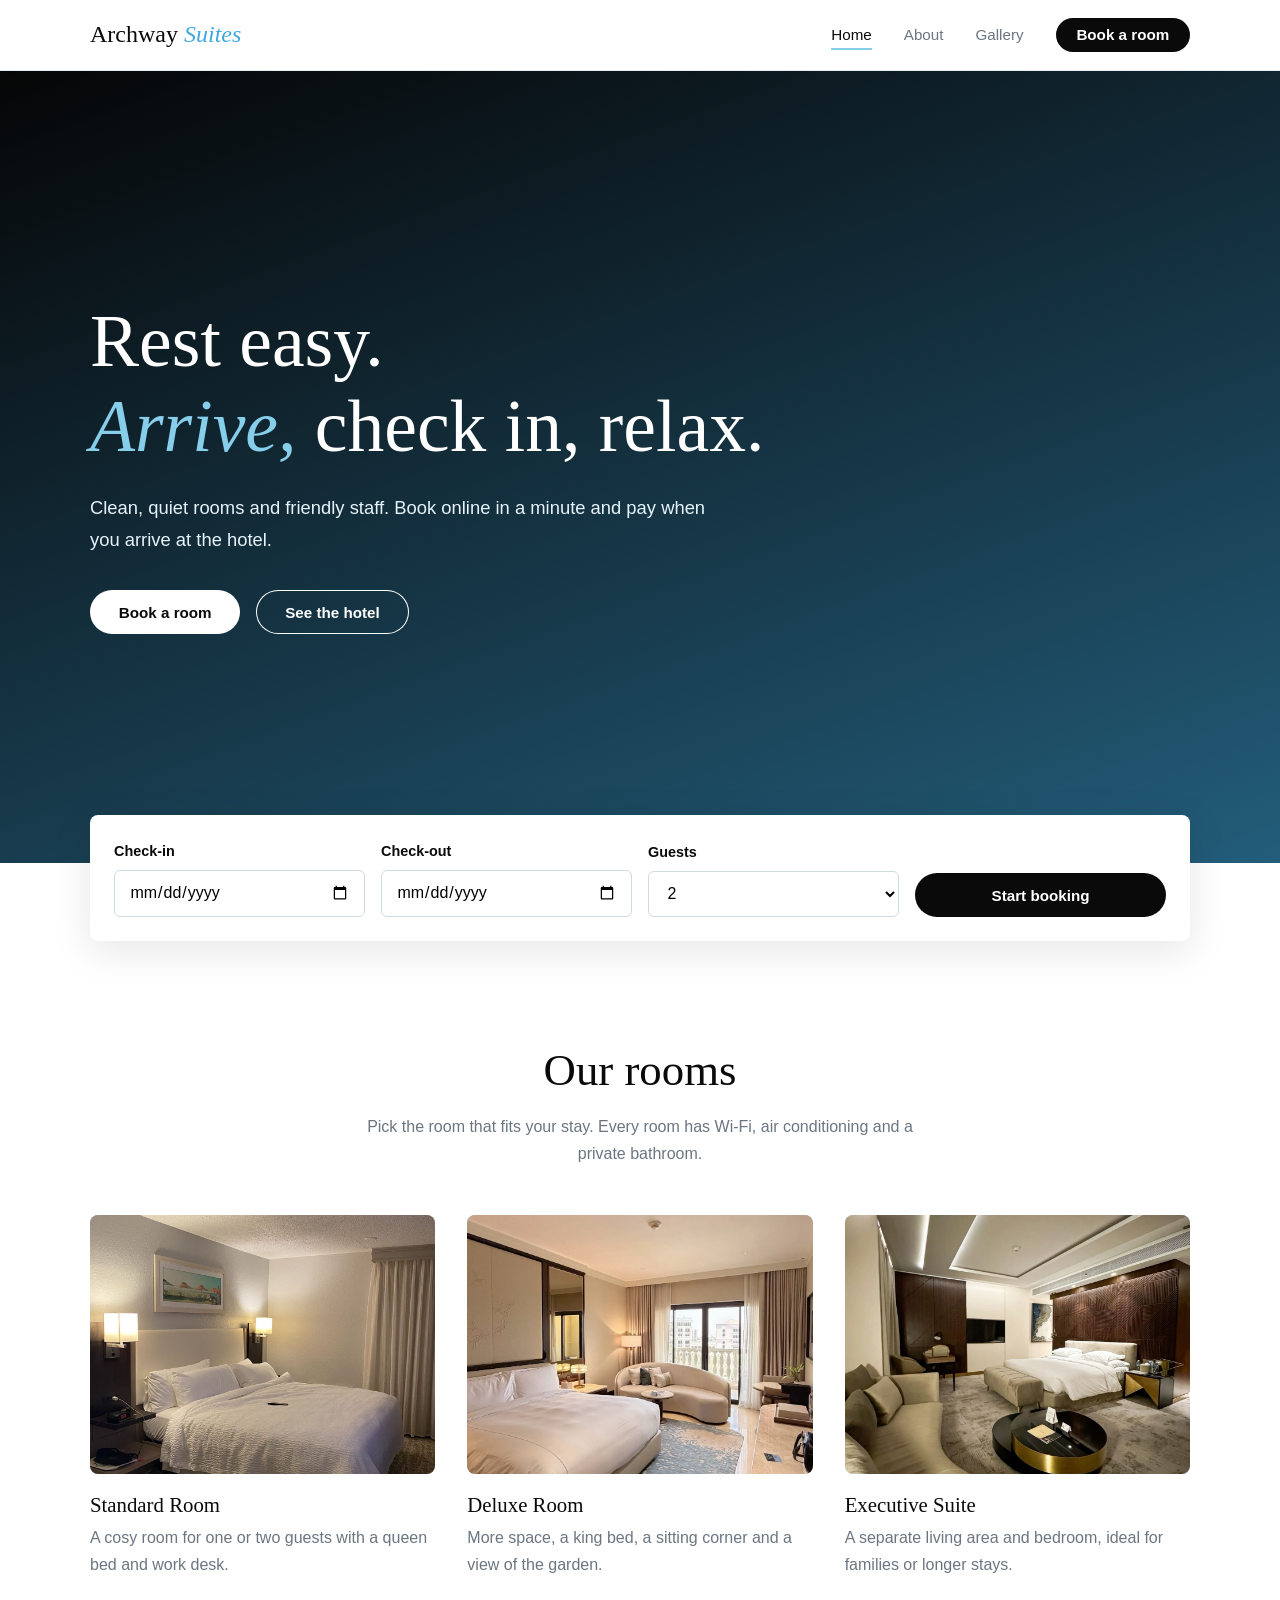
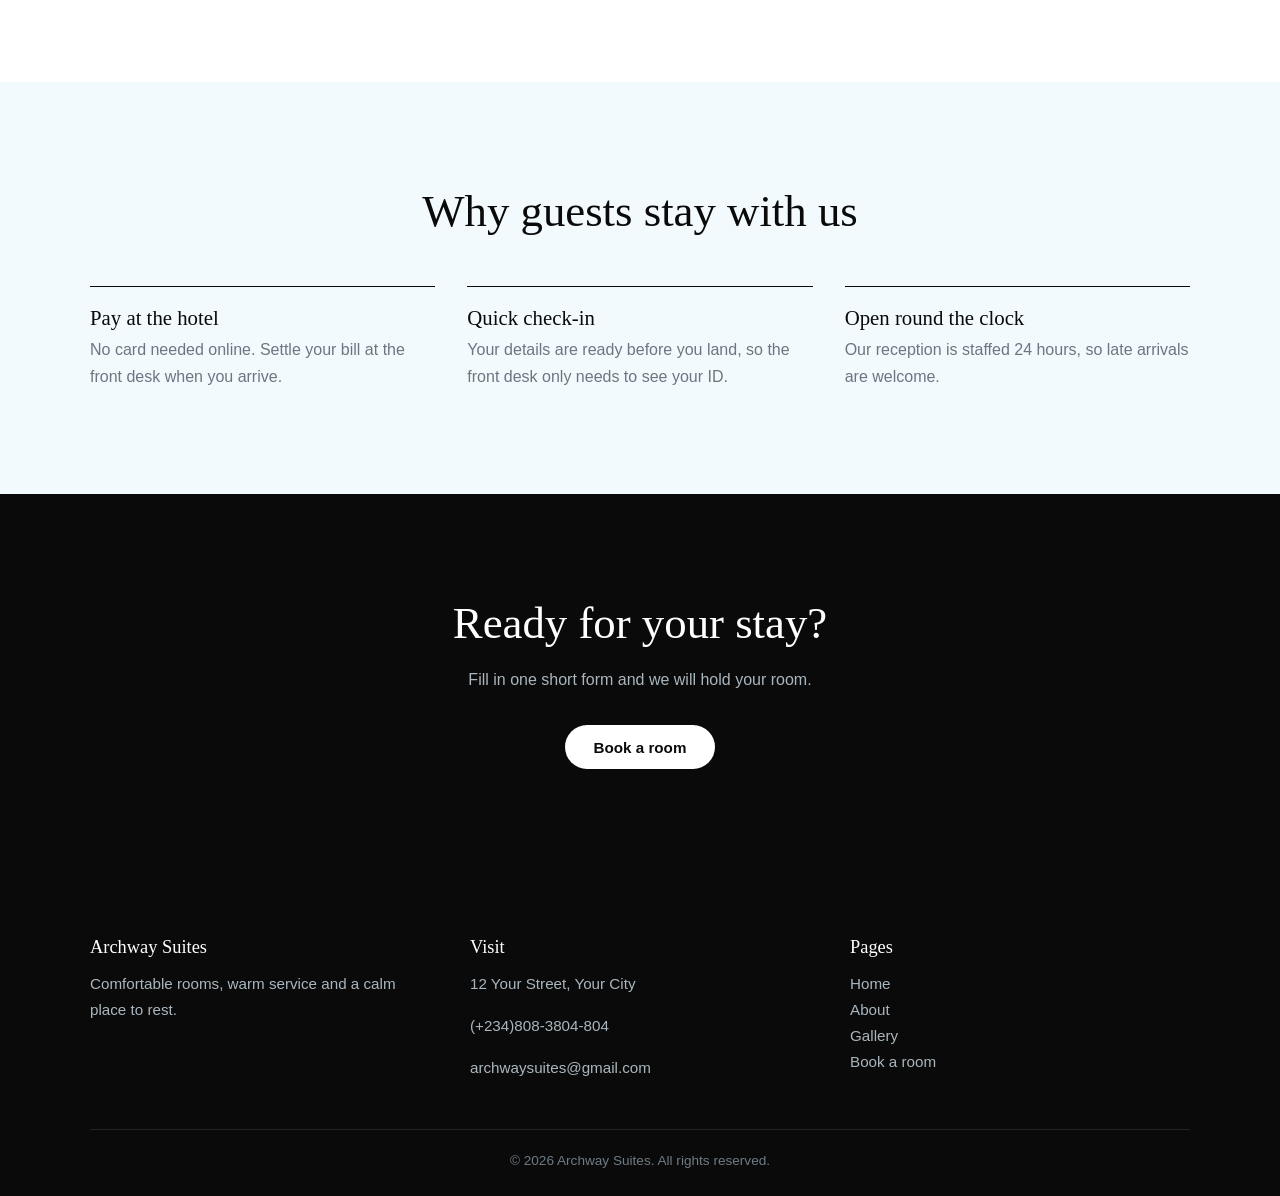
==== index.html @ 8f0439b4 "Add files via upload" ====
<!doctype html>
<html lang="en">
  <head>
    <meta charset="UTF-8" />
    <meta name="viewport" content="width=device-width,initial-scale=1" />
    <title>Home | Azure Haven Hotel</title>
    <link rel="stylesheet" href="style.css" />
  </head>
  <body>
    <header class="site-header">
      <div class="container nav">
        <a class="logo" href="index.html">
          Archway
          <span>Suites</span>
        </a>
        <button class="menu-btn" aria-label="Open menu">&#9776;</button>
        <nav id="nav">
          <a href="index.html" class="active">Home</a>
          <a href="about.html">About</a>
          <a href="gallery.html">Gallery</a>
          <a class="btn btn-sm" href="booking.html">Book a room</a>
        </nav>
      </div>
    </header>
    <section class="hero">
      <div class="container">
        <h1>
          Rest easy.
          <br />
          <em>Arrive,</em>
          check in, relax.
        </h1>
        <p>
          Clean, quiet rooms and friendly staff. Book online in a minute and pay when you arrive at
          the hotel.
        </p>
        <div class="actions">
          <a class="btn btn-light" href="booking.html">Book a room</a>
          <a class="btn btn-ghost" href="gallery.html">See the hotel</a>
        </div>
      </div>
    </section>

    <section class="quick">
      <div class="container">
        <form action="booking.html" method="get">
          <div class="field">
            <label for="q1">Check-in</label>
            <input type="date" id="q1" name="in" class="date-in" />
          </div>
          <div class="field">
            <label for="q2">Check-out</label>
            <input type="date" id="q2" name="out" class="date-out" />
          </div>
          <div class="field">
            <label for="q3">Guests</label>
            <select id="q3" name="guests">
              <option>1</option>
              <option selected>2</option>
              <option>3</option>
              <option>4</option>
            </select>
          </div>
          <button class="btn" type="submit">Start booking</button>
        </form>
      </div>
    </section>

    <section>
      <div class="container center reveal">
        <h2>Our rooms</h2>
        <p>
          Pick the room that fits your stay. Every room has Wi-Fi, air conditioning and a private
          bathroom.
        </p>
        <div class="grid g3">
          <article class="card">
            <div class="thumb">
              <img src="images/IMG_3229.JPG" alt="Standard room" onerror="this.remove()" />
            </div>
            <div class="body">
              <h3>Standard Room</h3>
              <p>A cosy room for one or two guests with a queen bed and work desk.</p>
            </div>
          </article>
          <article class="card">
            <div class="thumb">
              <img src="images/IMG_3230.JPG" alt="Deluxe room" onerror="this.remove()" />
            </div>
            <div class="body">
              <h3>Deluxe Room</h3>
              <p>More space, a king bed, a sitting corner and a view of the garden.</p>
            </div>
          </article>
          <article class="card">
            <div class="thumb">
              <img src="images/IMG_3231.JPG" alt="Executive suite" onerror="this.remove()" />
            </div>
            <div class="body">
              <h3>Executive Suite</h3>
              <p>A separate living area and bedroom, ideal for families or longer stays.</p>
            </div>
          </article>
        </div>
      </div>
    </section>

    <section class="tint">
      <div class="container center reveal">
        <h2>Why guests stay with us</h2>
        <div class="grid g3">
          <div class="feature">
            <h3>Pay at the hotel</h3>
            <p>No card needed online. Settle your bill at the front desk when you arrive.</p>
          </div>
          <div class="feature">
            <h3>Quick check-in</h3>
            <p>
              Your details are ready before you land, so the front desk only needs to see your ID.
            </p>
          </div>
          <div class="feature">
            <h3>Open round the clock</h3>
            <p>Our reception is staffed 24 hours, so late arrivals are welcome.</p>
          </div>
        </div>
      </div>
    </section>

    <section class="dark">
      <div class="container center reveal">
        <h2>Ready for your stay?</h2>
        <p>Fill in one short form and we will hold your room.</p>
        <a class="btn" href="booking.html">Book a room</a>
      </div>
    </section>
    <footer>
      <div class="container">
        <div class="foot">
          <div>
            <h3>Archway Suites</h3>
            <p>Comfortable rooms, warm service and a calm place to rest.</p>
          </div>
          <div>
            <h3>Visit</h3>
            <p>12 Your Street, Your City</p>
            <p>(+234)808-3804-804</p>
            <p>archwaysuites@gmail.com</p>
          </div>
          <div>
            <h3>Pages</h3>
            <a href="index.html">Home</a>
            <a href="about.html">About</a>
            <a href="gallery.html">Gallery</a>
            <a href="booking.html">Book a room</a>
          </div>
        </div>
        <div class="copy">
          &copy;
          <span id="year"></span>
          Archway Suites. All rights reserved.
        </div>
      </div>
    </footer>
    <script src="script.js"></script>
  </body>
</html>
---- style.css ----
/* ==========================================================
   AZURE HAVEN HOTEL - STYLESHEET
   1. Variables   2. Base      3. Header     4. Buttons
   5. Hero        6. Sections  7. Gallery    8. Booking form
   9. Footer     10. Effects  11. Mobile
   ========================================================== */

/* 1. VARIABLES - change colours and rounding here */
:root {
  --sky: #87ceeb;
  --sky-deep: #3fa9de;
  --sky-soft: #f2fafe;
  --black: #0a0a0a;
  --white: #ffffff;
  --grey: #6b7680;
  --line: #e6edf1;
  --radius: 8px;
}

/* 2. BASE */
* {
  box-sizing: border-box;
  margin: 0;
  padding: 0;
}

html {
  scroll-behavior: smooth;
}

body {
  font-family: Arial, Helvetica, sans-serif;
  font-size: 16px;
  line-height: 1.7;
  color: var(--black);
  background: var(--white);
  cursor: pointer;
}

h1,
h2,
h3,
.logo {
  font-family: "Times New Roman", Times, serif;
  font-weight: 400;
  line-height: 1.15;
}

h1 {
  font-size: clamp(2.6rem, 6vw, 4.6rem);
}

h2 {
  font-size: clamp(1.9rem, 4vw, 2.8rem);
  margin-bottom: 1rem;
}

h3 {
  font-size: 1.3rem;
  margin-bottom: 0.4rem;
}

p {
  color: var(--grey);
  max-width: 62ch;
}

p + p {
  margin-top: 1rem;
}

img {
  display: block;
  max-width: 100%;
}

a {
  color: inherit;
}

:focus-visible {
  outline: 2px solid var(--sky-deep);
  outline-offset: 3px;
}

.container {
  width: min(1100px, 90%);
  margin-inline: auto;
}

section {
  padding: 6.5rem 0;
}

.center {
  text-align: center;
}

.center p {
  margin-inline: auto;
}

.center .grid {
  text-align: left;
}

/* 3. HEADER */
.site-header {
  position: sticky;
  top: 0;
  z-index: 50;
  background: rgba(255, 255, 255, 0.94);
  backdrop-filter: blur(8px);
  border-bottom: 1px solid var(--line);
}

.nav {
  display: flex;
  align-items: center;
  justify-content: space-between;
  padding: 1.1rem 0;
}

.logo {
  font-size: 1.5rem;
  text-decoration: none;
}

.logo span {
  color: var(--sky-deep);
  font-style: italic;
}

nav {
  display: flex;
  align-items: center;
  gap: 2rem;
}

nav a {
  font-size: 0.95rem;
  color: var(--grey);
  text-decoration: none;
  transition: color 0.2s;
}

nav a:hover,
nav a.active {
  color: var(--black);
}

nav a.active {
  box-shadow: 0 2px 0 var(--sky);
}

nav a.btn {
  color: var(--white);
  box-shadow: none;
}

.menu-btn {
  display: none;
  background: none;
  border: 0;
  font-size: 1.7rem;
  cursor: pointer;
}

/* 4. BUTTONS */
.btn {
  display: inline-block;
  padding: 0.85rem 1.8rem;
  font:
    700 0.95rem Arial,
    sans-serif;
  color: var(--white);
  background: var(--black);
  border: 0;
  border-radius: 50px;
  text-decoration: none;
  cursor: pointer;
  transition:
    background 0.25s,
    color 0.25s;
}

.btn:hover {
  background: var(--sky-deep);
}

.btn-sm {
  padding: 0.55rem 1.3rem;
}

.btn-light {
  background: var(--white);
  color: var(--black);
}

.btn-light:hover {
  background: var(--sky);
}

.btn-ghost {
  background: transparent;
  color: var(--white);
  box-shadow: inset 0 0 0 1px var(--white);
}

.btn-ghost:hover {
  background: var(--white);
  color: var(--black);
}

/* 5. HERO - add your photo at images/hero.jpg */
.hero {
  display: flex;
  align-items: center;
  min-height: 88vh;
  color: var(--white);
  background:
    linear-gradient(rgba(0, 0, 0, 0.45), rgba(0, 0, 0, 0.45)),
    url("images/hero.jpg") center / cover,
    linear-gradient(160deg, var(--black), var(--sky-deep));
}

.hero h1 em {
  color: var(--sky);
}

.hero p {
  margin: 1.5rem 0 2.2rem;
  font-size: 1.15rem;
  color: #e6f3fa;
}

.hero .actions {
  display: flex;
  flex-wrap: wrap;
  gap: 1rem;
}

.page-hero {
  padding: 5rem 0 1rem;
}

.page-hero p {
  margin-top: 0.8rem;
  color: var(--sky-deep);
}

.page-hero + section {
  padding-top: 3.5rem;
}

/* 6. CONTENT SECTIONS */
.quick {
  position: relative;
  z-index: 5;
  margin-top: -3rem;
  padding: 0;
}

.quick form {
  display: grid;
  grid-template-columns: repeat(auto-fit, minmax(170px, 1fr));
  gap: 1rem;
  align-items: end;
  padding: 1.5rem;
  background: var(--white);
  border-radius: var(--radius);
  box-shadow: 0 10px 40px rgba(0, 0, 0, 0.1);
}

.grid {
  display: grid;
  gap: 2rem;
  margin-top: 3rem;
}

.g3 {
  grid-template-columns: repeat(auto-fit, minmax(260px, 1fr));
}

.g2 {
  grid-template-columns: repeat(auto-fit, minmax(300px, 1fr));
  align-items: center;
  gap: 4rem;
  margin-top: 0;
}

.thumb {
  position: relative;
  overflow: hidden;
  aspect-ratio: 4 / 3;
  border-radius: var(--radius);
  background: linear-gradient(135deg, var(--sky), var(--sky-soft));
}

.thumb img {
  position: absolute;
  inset: 0;
  width: 100%;
  height: 100%;
  object-fit: cover;
  transition: transform 0.6s;
}

.card:hover .thumb img {
  transform: scale(1.05);
}

.card .body {
  padding: 1.2rem 0 0;
}

.feature {
  padding-top: 1.2rem;
  border-top: 1px solid var(--black);
}

.tint {
  background: var(--sky-soft);
}

.dark {
  color: var(--white);
  background: var(--black);
}

.dark p {
  color: #aab6be;
}

.dark .btn {
  margin-top: 2rem;
  color: var(--black);
  background: var(--white);
}

.dark .btn:hover {
  background: var(--sky);
}

.stats {
  display: flex;
  flex-wrap: wrap;
  gap: 3rem;
  margin-top: 2rem;
  color: var(--grey);
}

.stats strong {
  display: block;
  font:
    400 2.6rem "Times New Roman",
    serif;
  color: var(--black);
}

/* FAQ (open/close is done by script.js) */
.faq {
  max-width: 720px;
  margin: 2.5rem auto 0;
  text-align: left;
}

.faq button {
  display: flex;
  justify-content: space-between;
  width: 100%;
  padding: 1.2rem 0;
  font:
    700 1rem Arial,
    sans-serif;
  text-align: left;
  background: none;
  border: 0;
  border-bottom: 1px solid var(--line);
  cursor: pointer;
}

.faq button::after {
  content: "+";
  color: var(--sky-deep);
  font-size: 1.3rem;
}

.faq button.open::after {
  content: "-";
}

.faq .ans {
  max-height: 0;
  overflow: hidden;
  transition: max-height 0.35s;
}

.faq .ans p {
  padding: 1rem 0;
}

/* 7. GALLERY */
.filters {
  display: flex;
  flex-wrap: wrap;
  gap: 1.8rem;
  margin-bottom: 2.5rem;
}

.filters button {
  padding: 0.2rem 0;
  font:
    400 1rem Arial,
    sans-serif;
  color: var(--grey);
  background: none;
  border: 0;
  border-bottom: 2px solid transparent;
  cursor: pointer;
  transition: color 0.2s;
}

.filters button:hover,
.filters button.on {
  color: var(--black);
  border-color: var(--sky);
}

.gallery {
  display: grid;
  grid-template-columns: repeat(auto-fill, minmax(260px, 1fr));
  gap: 1rem;
}

.g-item {
  position: relative;
  overflow: hidden;
  aspect-ratio: 1;
  border-radius: var(--radius);
  background: linear-gradient(135deg, var(--sky), var(--sky-soft));
  cursor: zoom-in;
}

.g-item img {
  width: 100%;
  height: 100%;
  object-fit: cover;
  transition: transform 0.6s;
}

.g-item:hover img {
  transform: scale(1.06);
}

.g-item span {
  position: absolute;
  inset: auto 0 0 0;
  padding: 1.5rem 1rem 0.8rem;
  font-size: 0.9rem;
  color: var(--white);
  background: linear-gradient(transparent, rgba(0, 0, 0, 0.6));
}

.g-item.hide {
  display: none;
}

.lightbox {
  position: fixed;
  inset: 0;
  z-index: 100;
  display: none;
  align-items: center;
  justify-content: center;
  padding: 1rem;
  background: rgba(0, 0, 0, 0.92);
}

.lightbox.show {
  display: flex;
}

.lightbox img {
  max-height: 88vh;
  border-radius: var(--radius);
}

.lightbox button {
  position: absolute;
  top: 1rem;
  right: 1.4rem;
  font-size: 2.4rem;
  color: var(--white);
  background: none;
  border: 0;
  cursor: pointer;
}

/* 8. BOOKING FORM */
.form-wrap {
  max-width: 800px;
  margin: 0 auto;
}

.fields {
  display: grid;
  grid-template-columns: repeat(2, 1fr);
  gap: 1.4rem;
}

.field {
  display: flex;
  flex-direction: column;
  gap: 0.4rem;
}

.field.full {
  grid-column: 1 / -1;
}

label {
  font-size: 0.9rem;
  font-weight: 700;
}

input,
select,
textarea {
  width: 100%;
  padding: 0.8rem 0.9rem;
  font:
    1rem Arial,
    sans-serif;
  background: var(--white);
  border: 1px solid #cfdbe2;
  border-radius: 6px;
  transition:
    border-color 0.2s,
    box-shadow 0.2s;
}

input:focus,
select:focus,
textarea:focus {
  outline: none;
  border-color: var(--sky-deep);
  box-shadow: 0 0 0 3px var(--sky-soft);
}

.field.bad input,
.field.bad select {
  border-color: #d33;
}

.err {
  min-height: 1em;
  font-size: 0.82rem;
  color: #c22;
}

.note {
  margin: 1.6rem 0;
  padding-left: 1rem;
  border-left: 3px solid var(--sky);
  color: var(--grey);
  font-size: 0.95rem;
}

.summary {
  font-weight: 700;
}

.confirm {
  display: none;
  text-align: center;
}

.confirm.show {
  display: block;
}

.confirm p {
  margin-inline: auto;
}

.tick {
  display: grid;
  place-items: center;
  width: 72px;
  height: 72px;
  margin: 0 auto 1.2rem;
  font-size: 2rem;
  background: var(--sky);
  border-radius: 50%;
  animation: pop 0.5s;
}

.ref {
  display: inline-block;
  margin: 1rem 0;
  padding: 0.4rem 1.4rem;
  font:
    400 2rem "Times New Roman",
    serif;
  color: var(--sky);
  background: var(--black);
  border-radius: var(--radius);
}

.details {
  max-width: 420px;
  margin: 1rem auto 2rem;
  text-align: left;
  border-top: 1px solid var(--line);
}

.details div {
  display: flex;
  justify-content: space-between;
  gap: 1rem;
  padding: 0.6rem 0;
  font-size: 0.95rem;
  border-bottom: 1px solid var(--line);
}

@keyframes pop {
  from {
    transform: scale(0.3);
    opacity: 0;
  }
  to {
    transform: scale(1);
    opacity: 1;
  }
}

/* 9. FOOTER */
footer {
  padding: 4rem 0 1.5rem;
  color: var(--white);
  background: var(--black);
}

.foot {
  display: grid;
  grid-template-columns: repeat(auto-fit, minmax(220px, 1fr));
  gap: 2.5rem;
}

footer h3 {
  margin-bottom: 0.8rem;
  font-size: 1.15rem;
}

footer p,
footer a {
  display: block;
  font-size: 0.95rem;
  color: #aab6be;
  text-decoration: none;
}

footer a:hover {
  color: var(--sky);
}

.copy {
  margin-top: 3rem;
  padding-top: 1.2rem;
  font-size: 0.85rem;
  text-align: center;
  color: #6f7c85;
  border-top: 1px solid #222;
}

/* 10. EFFECTS - sections fade in once when scrolled to */
.reveal {
  opacity: 0;
  transform: translateY(20px);
  transition:
    opacity 0.8s,
    transform 0.8s;
}

.reveal.in {
  opacity: 1;
  transform: none;
}

/* 11. MOBILE AND TABLET */
@media (max-width: 820px) {
  section {
    padding: 4rem 0;
  }

  .menu-btn {
    display: block;
  }

  nav {
    position: absolute;
    top: 100%;
    left: 0;
    right: 0;
    display: none;
    flex-direction: column;
    gap: 1.2rem;
    padding: 1.5rem 0 2rem;
    background: var(--white);
    border-bottom: 1px solid var(--line);
  }

  nav.open {
    display: flex;
  }

  .fields {
    grid-template-columns: 1fr;
  }

  .g2 {
    gap: 2rem;
  }
}

@media (prefers-reduced-motion: reduce) {
  * {
    transition: none !important;
    animation: none !important;
  }

  .reveal {
    opacity: 1;
    transform: none;
  }
}
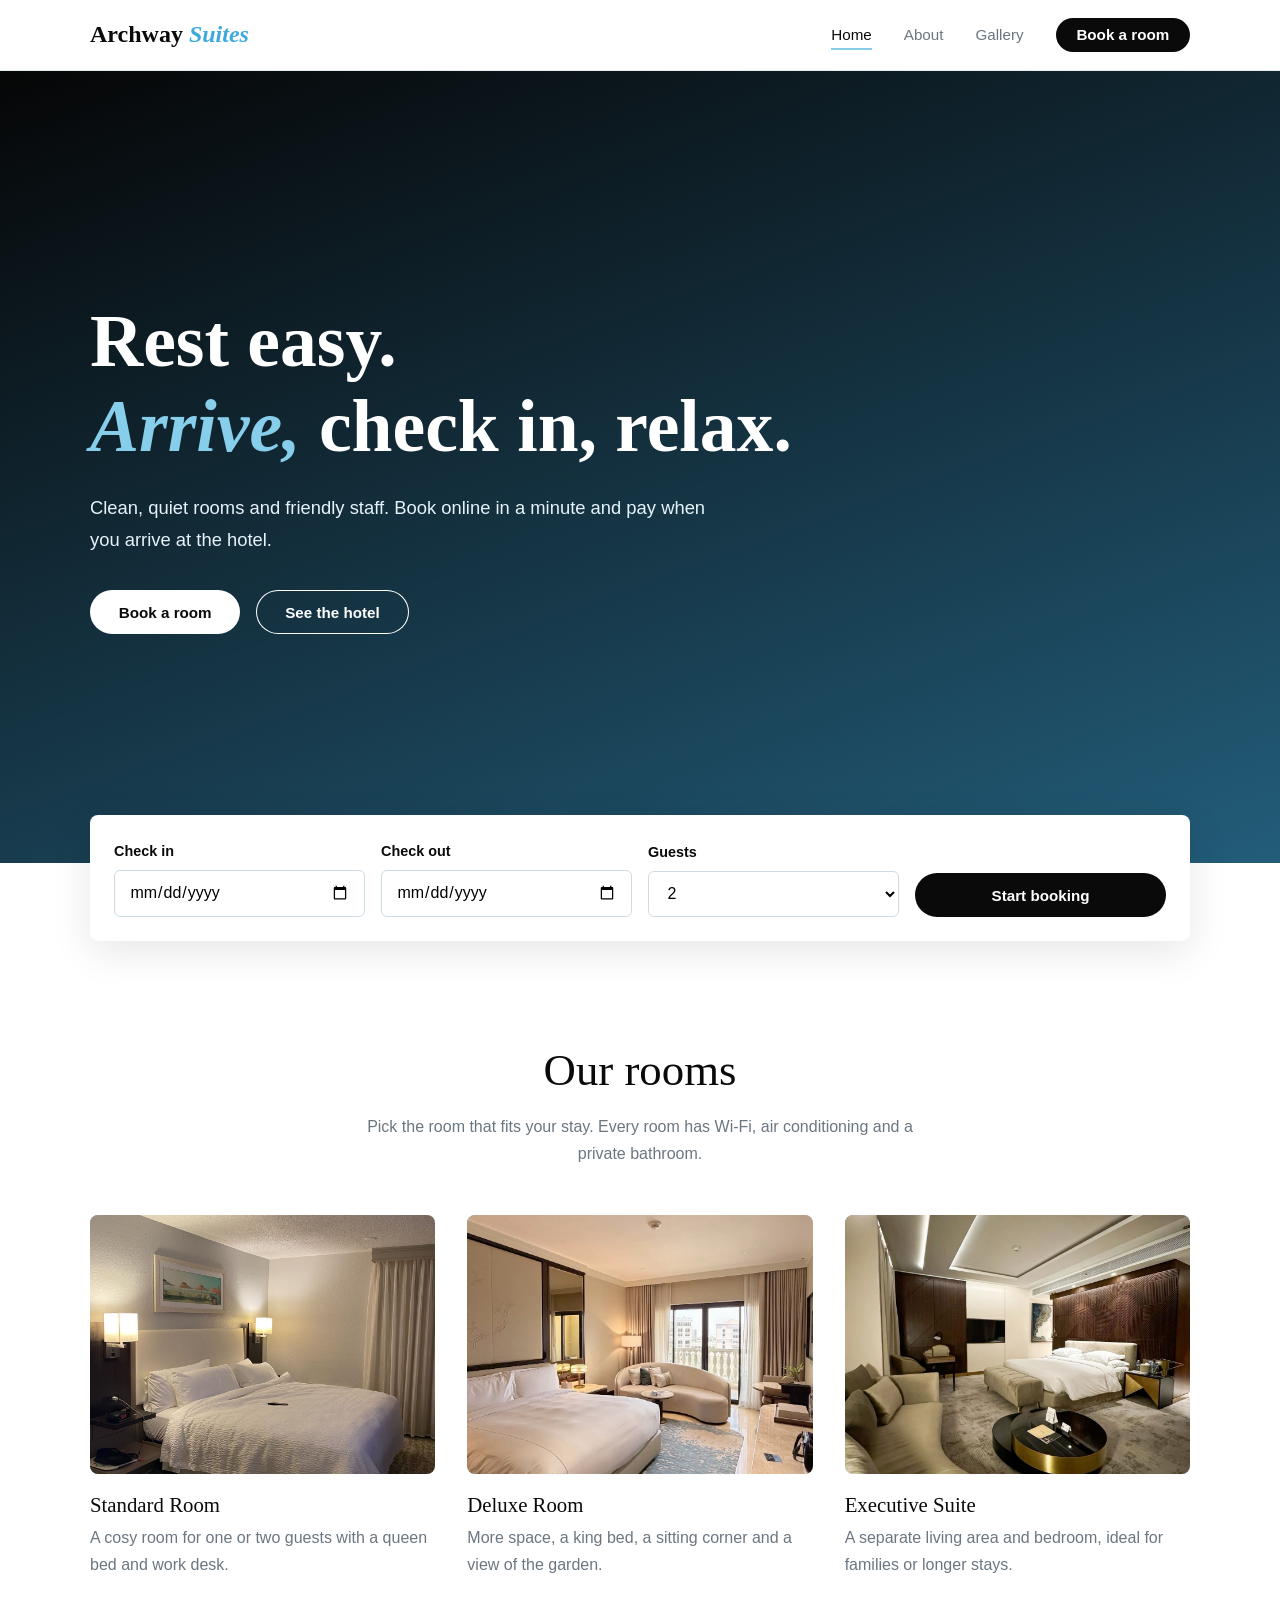
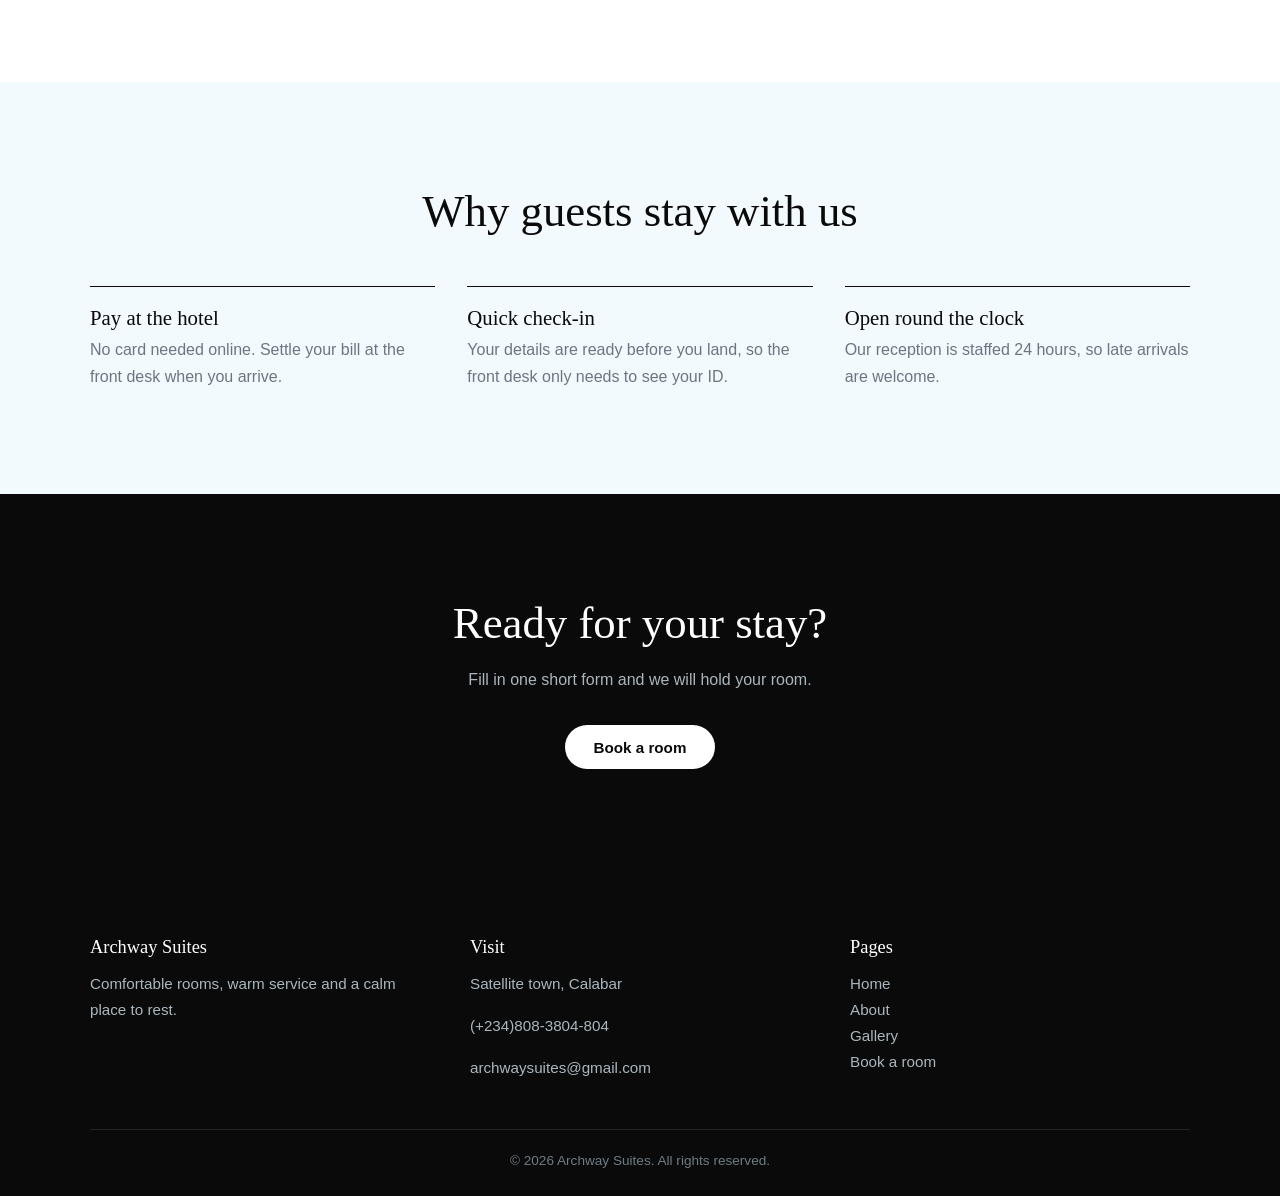
==== commit 0698796c: "Update index.html" ====
--- a/index.html
+++ b/index.html
@@ -3,15 +3,15 @@
   <head>
     <meta charset="UTF-8" />
     <meta name="viewport" content="width=device-width,initial-scale=1" />
-    <title>Home | Azure Haven Hotel</title>
+    <title>Home | Archway Suites</title>
     <link rel="stylesheet" href="style.css" />
   </head>
   <body>
     <header class="site-header">
       <div class="container nav">
         <a class="logo" href="index.html">
-          Archway
-          <span>Suites</span>
+          <b>Archway</b>
+          <span><b>Suites</b></span>
         </a>
         <button class="menu-btn" aria-label="Open menu">&#9776;</button>
         <nav id="nav">
@@ -25,10 +25,10 @@
     <section class="hero">
       <div class="container">
         <h1>
-          Rest easy.
-          <br />
+          <b>Rest easy.
+          <br/>
           <em>Arrive,</em>
-          check in, relax.
+          check in, relax.</b>
         </h1>
         <p>
           Clean, quiet rooms and friendly staff. Book online in a minute and pay when you arrive at
@@ -45,11 +45,11 @@
       <div class="container">
         <form action="booking.html" method="get">
           <div class="field">
-            <label for="q1">Check-in</label>
+            <label for="q1">Check in</label>
             <input type="date" id="q1" name="in" class="date-in" />
           </div>
           <div class="field">
-            <label for="q2">Check-out</label>
+            <label for="q2">Check out</label>
             <input type="date" id="q2" name="out" class="date-out" />
           </div>
           <div class="field">
@@ -143,7 +143,7 @@
           </div>
           <div>
             <h3>Visit</h3>
-            <p>12 Your Street, Your City</p>
+            <p>Satellite town, Calabar</p>
             <p>(+234)808-3804-804</p>
             <p>archwaysuites@gmail.com</p>
           </div>
